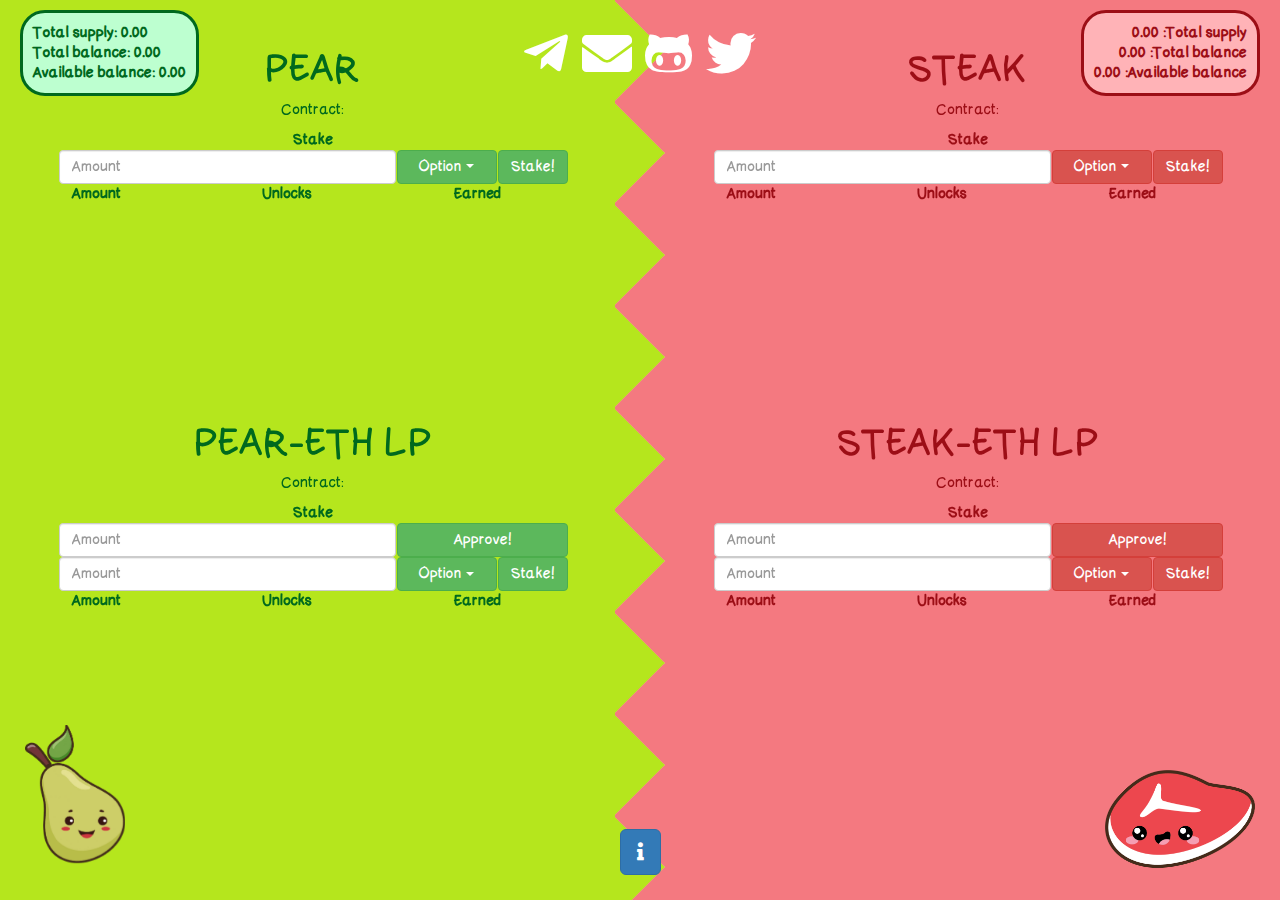
==== lp/index.html @ b781b3a1 "." ====
<!doctype html>

<html lang="en">
<head>
	<meta charset="utf-8">

	<title>PearSteak</title>
	<meta name="description" content="Pear Steak">
	<meta name="author" content="">
	<link rel="shortcut icon" href="img/fav.ico" />
	<meta name="viewport" content="width=device-width, initial-scale=1">
  
	<link rel="stylesheet" href="css/styles.css?v=1.0">
	<link rel="stylesheet" href="https://cdnjs.cloudflare.com/ajax/libs/font-awesome/5.11.2/css/all.css"/>
	<script src="js/jquery-2.2.4.min.js"></script>
	<script src="js/jquery-ui.min.js"></script>
	<link rel="stylesheet" href="https://maxcdn.bootstrapcdn.com/bootstrap/3.4.1/css/bootstrap.min.css">
	<script src="https://maxcdn.bootstrapcdn.com/bootstrap/3.4.1/js/bootstrap.min.js"></script>
</head>

<body>
	<div class="infodiv">
		<div class="infobar">
			<a href="https://t.me/PearSteak" target="_blank"><i class="fab fa-telegram-plane"></i></a> <a href="mailto:PearSteak@protonmail.com"><i class="fas fa-envelope"></i></a> <a href="https://github.com/pearsteak" target="_blank"><i class="fab fa-github-alt"></i></a> <a href="https://twitter.com/PearSteak" target="_blank"><i class="fab fa-twitter"></i></a>
		</div>
	</div>
	
	<div class="row">
		<div class="column pear">
			<div class="pearTotalSupply">
				Total supply: <span class="pearTotalSupply_num">0.00</span><br/>
				Total balance: <span class="pearTotalBalance_num">0.00</span><br/>
				Available balance: <span class="pearAvailableBalance_num">0.00</span>
			</div>
			<br />
			<h1>PEAR</h1>
			<p>Contract: <span class="pear_contract"></span></p>
			<table class="stakeTable stakesubmit">
				<thead>
					<tr>
						<th scope="col" colspan="3" style="text-align: center;">Stake</th>
					</tr>
				</thead>
				<tbody>
					<tr>
						<td style="width: 80%"><input type="text" class="form-control pear-amount" placeholder="Amount"></td>
						<td style="width: 10%">
							<div class="dropdown">
								<button class="btn btn-success dropdown-toggle pear-dropdown" type="button" data-toggle="dropdown" style="width: 100px">Option <span class="caret"></span></button>
								<ul class="dropdown-menu">
									<li><a href="#" class="pear-flexible">Flexible, 1000% APY</a></li>
									<li><a href="#" class="pear-7days">7-days, 2000% APY</a></li>
									<li><a href="#" class="pear-30days">30-days, 3500% APY</a></li>
									<li><a href="#" class="pear-365days">365-days, 5000% APY</a></li>
								</ul>
							</div>
						</td>
						<td style="width: 10%"><button style="width: 100%" class="btn btn-success" type="button" onclick="PearStake();">Stake!</button></td>
					</tr>
				</tbody>
			</table>
			<div class="PearStakeTableDiv">
				<table class="table-hover stakelist">
					<thead>
						<tr>
							<th scope="col" style="width: 15%; text-align: center;">Amount</th>
							<th scope="col" style="width: 60%; text-align: center;">Unlocks</th>
							<th scope="col" style="width: 15%; text-align: center;">Earned</th>
							<th scope="col" style="width: 10%; text-align: center;"></th>
						</tr>
					</thead>
					<tbody id="pear_stake_table">
					</tbody>
				</table>
			</div>
			<br />
			<h1>PEAR-ETH LP</h1>
			<p>Contract: <span class="pearLP_contract"></span></p>
			<table class="stakeTable stakesubmit">
				<tbody>
				</tbody>
			</table>
			<table class="stakeTable stakesubmit">
				<thead>
					<tr>
						<th scope="col" colspan="3" style="text-align: center;">Stake</th>
					</tr>
				</thead>
				<tbody>
					<tr>
						<td ><input type="text" class="form-control pearLP-amount" placeholder="Amount"></td>
						<td colspan="2"><button style="width: 100%" class="btn btn-success" type="button" onclick="PearLPStake();">Approve!</button></td>
					</tr>
					<tr>
						<td style="width: 80%"><input type="text" class="form-control pearLP-amount" placeholder="Amount"></td>
						<td style="width: 10%">
							<div class="dropdown">
								<button class="btn btn-success dropdown-toggle pearLP-dropdown" type="button" data-toggle="dropdown" style="width: 100px">Option <span class="caret"></span></button>
								<ul class="dropdown-menu">
									<li><a href="#" class="pearLP-flexible">Flexible, 2000% APY</a></li>
									<li><a href="#" class="pearLP-7days">7-days, 4000% APY</a></li>
									<li><a href="#" class="pearLP-30days">30-days, 7000% APY</a></li>
									<li><a href="#" class="pearLP-365days">365-days, 10000% APY</a></li>
								</ul>
							</div>
						</td>
						<td style="width: 10%"><button style="width: 100%" class="btn btn-success" type="button" onclick="PearLPStake();">Stake!</button></td>
					</tr>
				</tbody>
			</table>
			<div class="PearLPStakeTableDiv">
				<table class="table-hover stakelist">
					<thead>
						<tr>
							<th scope="col" style="width: 15%; text-align: center;">Amount</th>
							<th scope="col" style="width: 60%; text-align: center;">Unlocks</th>
							<th scope="col" style="width: 15%; text-align: center;">Earned</th>
							<th scope="col" style="width: 10%; text-align: center;"></th>
						</tr>
					</thead>
					<tbody id="pearLP_stake_table">
					</tbody>
				</table>
			</div>
			<div id="pearImg"></div>
		</div>
		
		<div class="column steak">
			<div class="steakTotalSupply">
				<span class="steakTotalSupply_num">0.00</span> :Total supply<br/>
				<span class="steakTotalBalance_num">0.00</span> :Total balance<br/>
				<span class="steakAvailableBalance_num">0.00</span> :Available balance
			</div>
			<br />
			<h1>STEAK</h1>
			<p>Contract: <span class="steak_contract"></span></p>
			<table class="stakeTable stakesubmit">
				<thead>
					<tr>
						<th scope="col" colspan="3" style="text-align: center;">Stake</th>
					</tr>
				</thead>
				<tbody>
					<tr>
						<td style="width: 80%"><input type="text" class="form-control steak-amount" placeholder="Amount"></td>
						<td style="width: 10%">
							<div class="dropdown">
								<button class="btn btn-danger dropdown-toggle steak-dropdown" type="button" data-toggle="dropdown" style="width: 100px">Option <span class="caret"></span></button>
								<ul class="dropdown-menu">
									<li><a href="#" class="steak-flexible">Flexible, 1000% APY</a></li>
									<li><a href="#" class="steak-7days">7-days, 2000% APY</a></li>
									<li><a href="#" class="steak-30days">30-days, 3500% APY</a></li>
									<li><a href="#" class="steak-365days">365-days, 5000% APY</a></li>
								</ul>
							</div>
						</td>
						<td style="width: 10%"><button style="width: 100%" class="btn btn-danger" type="button" onclick="SteakStake();">Stake!</button></td>
					</tr>
				</tbody>
			</table>
			<div class="SteakLPStakeTableDiv">
				<table class="table-hover stakelist">
					<thead>
						<tr>
							<th scope="col" style="width: 15%; text-align: center;">Amount</th>
							<th scope="col" style="width: 60%; text-align: center;">Unlocks</th>
							<th scope="col" style="width: 15%; text-align: center;">Earned</th>
							<th scope="col" style="width: 10%; text-align: center;"></th>
						</tr>
					</thead>
					<tbody id="steak_stake_table">
					</tbody>
				</table>
			</div>
			<br />
			<h1>STEAK-ETH LP</h1>
			<p>Contract: <span class="steakLP_contract"></span></p>
			<table class="stakeTable stakesubmit">
				<thead>
					<tr>
						<th scope="col" colspan="3" style="text-align: center;">Stake</th>
					</tr>
				</thead>
				<tbody>
					<tr>
						<td ><input type="text" class="form-control steakLP-amount" placeholder="Amount"></td>
						<td colspan="2"><button style="width: 100%" class="btn btn-danger" type="button" onclick="SteakLPStake();">Approve!</button></td>
					</tr>
					<tr>
						<td style="width: 80%"><input type="text" class="form-control steakLP-amount" placeholder="Amount"></td>
						<td style="width: 10%">
							<div class="dropdown">
								<button class="btn btn-danger dropdown-toggle steakLP-dropdown" type="button" data-toggle="dropdown" style="width: 100px">Option <span class="caret"></span></button>
								<ul class="dropdown-menu">
									<li><a href="#" class="steak-flexible">Flexible, 1000% APY</a></li>
									<li><a href="#" class="steak-7days">7-days, 2000% APY</a></li>
									<li><a href="#" class="steak-30days">30-days, 3500% APY</a></li>
									<li><a href="#" class="steak-365days">365-days, 5000% APY</a></li>
								</ul>
							</div>
						</td>
						<td style="width: 10%"><button style="width: 100%" class="btn btn-danger" type="button" onclick="SteakStake();">Stake!</button></td>
					</tr>
				</tbody>
			</table>
			<div class="SteakLPStakeTableDiv">
				<table class="table-hover stakelist">
					<thead>
						<tr>
							<th scope="col" style="width: 15%; text-align: center;">Amount</th>
							<th scope="col" style="width: 60%; text-align: center;">Unlocks</th>
							<th scope="col" style="width: 15%; text-align: center;">Earned</th>
							<th scope="col" style="width: 10%; text-align: center;"></th>
						</tr>
					</thead>
					<tbody id="steak_stake_table">
					</tbody>
				</table>
			</div>
			<div id="steakImg"></div>
		</div>
	</div>
	
	<div class="infobutton">
		<button type="button" class="btn btn-primary btn-lg" onclick="openInfoModal()"><i class="fas fa-info"></i></button>
	</div>
	<div id="infoModal" class="modal" onclick="closeInfoModal()">
		<div class="infotext">
			<center><h1>PearSteak</h1></center>
			<center><h4>Twin contracts with high yields but strong holding incentives!</h4></center><br/>
			<p>
				<b>Tokenomics:</b><br/>
				Simple idea with powerfull execution, stake PEAR and earn STEAK, stake STEAK and earn PEAR. Dont dump your reward all at once or someones gonna pick it up, stake it and dump right back on you. The sibling contracts work in symbios.<br/><br/>
				<b><i>There is no dev fund, the total supply will be decided by the amount bought. All tokens will be owned by the holders, there will be no dev fund dumps, no rug pulling and no shenanigans for a quick buck on your behalf!</i></b>
			</p>
			<p>
				<b>Stake reward:</b><br/>
				The reward depends on how long you are willing to lock up your tokens:<br/>
				&nbsp;&nbsp;&nbsp;Flexible, no lock time: 1000% APY*<br/>
				&nbsp;&nbsp;&nbsp;7-days: 2000% APY*<br/>
				&nbsp;&nbsp;&nbsp;30-days: 3500% APY*<br/>
				&nbsp;&nbsp;&nbsp;365-days: 5000% APY*<br/>
				&nbsp;&nbsp;&nbsp;* Annual Percentage Yield
			</p>
			<p>
				<b>Sales:</b><br/>
				There is a one week sales period where you can buy both tokens for the price of one, 100 PEAR and 100 STEAK for 0.1 eth. The amount of sold tokens will decide the amount or tokens airdropped, once the airdrop has begone the sale will stop and the total supply will be set. Since the sales contract mints two different tokens directly in your wallet its unfortunately not possible to buy the tokens on uniswap.<br/><br/>
				All buyers who bought more than 100 tokens will be automatically included in the airdrop but they are still able to take part in the form for a double airdrop.
			</p>
			<p>
				<b>Airdrop:</b><br/>
				To register for the airdrop you will have to fill in a form, the form will be dropped in the telegram group on friday the 11th of December at 21:00 UTC. The form will be open for 5 minutes giving everyone enough time to fill it out once. You will not be allowed to make multiple entries and any attempt will disqualify you from the airdrop. There is no guarantee you will make the drop simply for entering the form, you need to enter it correct as well.<br/><br/>
				<b><i>Buyers who bought more than 100 tokens does not need to fill out the form to get the airdrop but if they want double drops they can fill out the form as well.</i></b><br/><br/>
				The airdrop will be sized depending on sold tokens the previous week. 50% of all sold tokens will be split amongst the airdrop participants. It will be dropped in 4 stages, each with 7 days appart:<br/>
				&nbsp;&nbsp;&nbsp;<b>The first drop</b> on the 11th consist of 10% of the airdrop pool split between all participants.<br/>
				&nbsp;&nbsp;&nbsp;<b>The second drop</b> on the 18th consist of 20% of the original pool, it will be split between all the holders who have staked an amount of tokens corresponding to the first drop and locked them for 7 days or more, if you hold or staked less you will be excluded from this and future drops.<br/>
				&nbsp;&nbsp;&nbsp;<b>The third drop</b> on the 25th consist of 20% of the original pool, it will be split between all the holders who have staked a total amount of the two previous airdrops and locked them for 30 days or more, if you have staked less you will be excluded from this and the final drop.<br/>
				&nbsp;&nbsp;&nbsp;<b>The forth and final drop</b> on the 1th will consist of the remaining 50% of the pool, it will be split between all the remaining participants who have staked a total amount of the three previous aidrops and locked them for 365 days, if you have staked less you will be excluded from this drop.
			</p>
		</div>
	</div>
	<script src="js/pear.js"></script>
	<script src="js/pearLP.js"></script>
	<script src="js/steak.js"></script>
	<script src="js/steakLP.js"></script>
	<script src="js/sales.js"></script>
	<script src="js/main.js"></script>
</body>
</html>
---- lp/css/styles.css ----
html {
	overflow-x: hidden;
}

body {
	background-image: url('../img/bg.png'), linear-gradient(90deg, #b5e61d 50%, #f47980 50%);
	background-repeat: repeat-y;
	background-position: center top;
}

* {
  box-sizing: border-box;
}

.infodiv {
	text-align: center;
	position: fixed;
	top: 10px;
	margin: auto;
	width: 100%;
	font-size: 50px;
}

.infobar {
	display: inline-block;
	text-align: center;
	padding: 25px;
	padding-top: 10px;
	border-radius: 25px;
}

.infobar a {
	color: white;
}
.infobar a:visited {
	color: white;
}
.infobar a:hover {
	color: #234882;
}

.stakesubmit .btn {
	margin-left: 1px;
}

.stakelist .btn {
	margin: 1px;
}

.stakelist {
	width: 100%;
}

.column {
  float: left;
  width: 50%;
  height: 100%;
  padding: 10px;
  text-align: center;
}

.row:after {
  content: "";
  display: table;
  clear: both;
}

@font-face {
  font-family: font;
  src: url("../fonts/ComicNeueSansID.ttf");
}

.pear {
	font-family: font; 
	color: #00691e;
}

.steak {
	font-family: font; 
	color: #9c0e16;
}

.stakeTable {
	width:80%;
	margin: 0 auto;
	text-align: center;
}

.pearTotalSupply {
	border-style: solid;
	border-color: #00691e;
	background-color: #bdffd0; 
	padding: 10px;
	border-radius: 25px;
	position: absolute;
	left: 20px;
	top: 10px;
	font-weight: bold;
	text-align: left;
}

.steakTotalSupply {
	text-align: right;
	border-style: solid;
	border-color: #9c0e16;
	background-color: #ffb3b7; 
	padding: 10px;
	border-radius: 25px;
	position: absolute;
	right: 20px;
	top: 10px;
	font-weight: bold;
	text-align: right;
}

div.PearStakeTableDiv {
	margin: auto;
	width: 80%;
	height: 200px;
	overflow: auto;
}

div.PearLPStakeTableDiv {
	margin: auto;
	width: 80%;
	height: 200px;
	overflow: auto;
}

div.SteakStakeTableDiv {
	margin: auto;
	width: 80%;
	height: 200px;
	overflow: auto;
}

div.SteakLPStakeTableDiv {
	margin: auto;
	width: 80%;
	height: 200px;
	overflow: auto;
}


#pearImg {
    background:url('../img/pear.png');
	background-repeat: no-repeat;
	background-size: 100px;
	position: fixed;
	left: 25px;
	bottom: 25px;
    width: 100px;
    height: 150px; 
	z-index: -1;
}

#steakImg {
    background:url('../img/steak.png');
	background-repeat: no-repeat;
	background-size: 150px;
	position: fixed;
	right: 25px;
	bottom: 30px;
    width: 150px;
    height: 100px; 
	z-index: -1;
}

.infobutton {
	position: fixed;
	bottom: 25px;
	width: 100%;
	text-align: center;
}

.modal {
	display: none;
	position: fixed;
	z-index: 100;
	padding-top: 25px;
	left: 0;
	top: 0;
	width: 100%;
	height: 100%;
	overflow: auto; 
	background-color: rgb(0,0,0);
	background-color: rgba(0,0,0,0.7); 
}

.modal-content {
	margin: auto;
	display: block;
	width: 80%;
	max-width: 700px;
}

.infotext {
	border-style: solid;
	border-color: #234882;
	background-color: #8fbaff; 
	padding: 25px;
	padding-top: 10px;
	border-radius:25px;
	width: 90%;
	max-height: 95%;
	margin: 0 auto;
	font-family: font; 
	color: #234882;
	overflow-x: auto;
}


.infotext::-webkit-scrollbar {
	width: 8px;
	border-radius: 8px;
  }
  
.infotext::-webkit-scrollbar-track {
	border-radius: 8px;
	-webkit-box-shadow: inset 0 0 8px rgba(255,255,255,0); 
  } 
.infotext::-webkit-scrollbar-thumb {
	border-radius: 8px;
	background-color: rgba(255,255,255,0.3); 
  }

.salesdiv {
	text-align: center;
	position: fixed;
	bottom: 100px;
	margin: auto;
	width: 100%;
}

.group {
	display: inline-block;
	text-align: center;
	border-style: solid;
	border-color: #234882;
	background-color: #8fbaff; 
	padding: 25px;
	padding-top: 10px;
	padding-bottom: 10px;
	border-radius: 25px;
}

.group p {
	font-family: font; 
	color: #234882;
	font-weight: bold;
}

.group button {
	width: 100%;
}

.group input { 
    text-align: center; 
}
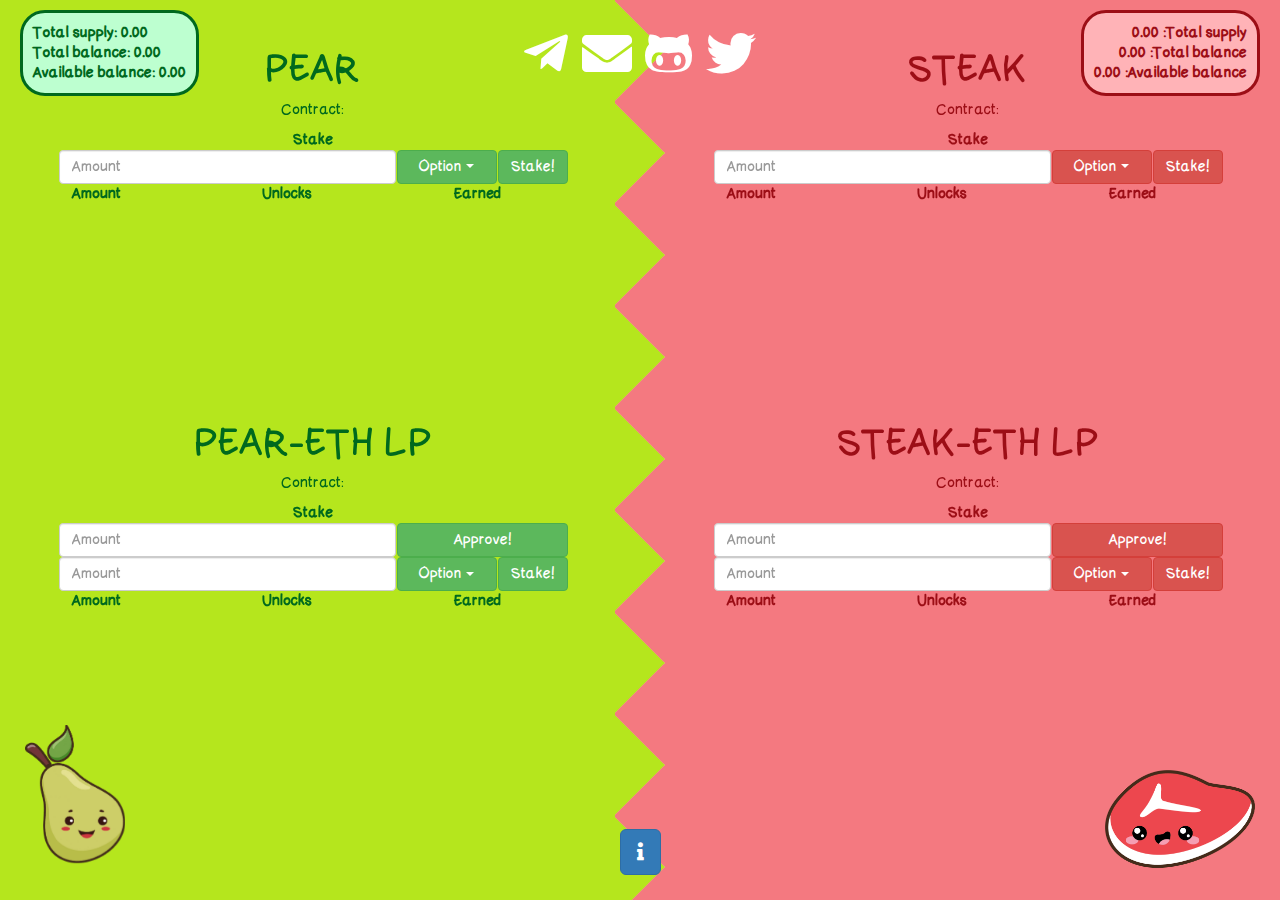
==== commit e99ce9fa: "Update index.html" ====
--- a/lp/index.html
+++ b/lp/index.html
@@ -88,8 +88,8 @@
 				</thead>
 				<tbody>
 					<tr>
-						<td ><input type="text" class="form-control pearLP-amount" placeholder="Amount"></td>
-						<td colspan="2"><button style="width: 100%" class="btn btn-success" type="button" onclick="PearLPStake();">Approve!</button></td>
+						<td ><input type="text" class="form-control pearLP-amount-approve" placeholder="Amount"></td>
+						<td colspan="2"><button style="width: 100%" class="btn btn-success" type="button" onclick="PearApprove();">Approve!</button></td>
 					</tr>
 					<tr>
 						<td style="width: 80%"><input type="text" class="form-control pearLP-amount" placeholder="Amount"></td>
@@ -183,7 +183,7 @@
 				</thead>
 				<tbody>
 					<tr>
-						<td ><input type="text" class="form-control steakLP-amount" placeholder="Amount"></td>
+						<td ><input type="text" class="form-control steakLP-amount-approve" placeholder="Amount"></td>
 						<td colspan="2"><button style="width: 100%" class="btn btn-danger" type="button" onclick="SteakLPStake();">Approve!</button></td>
 					</tr>
 					<tr>
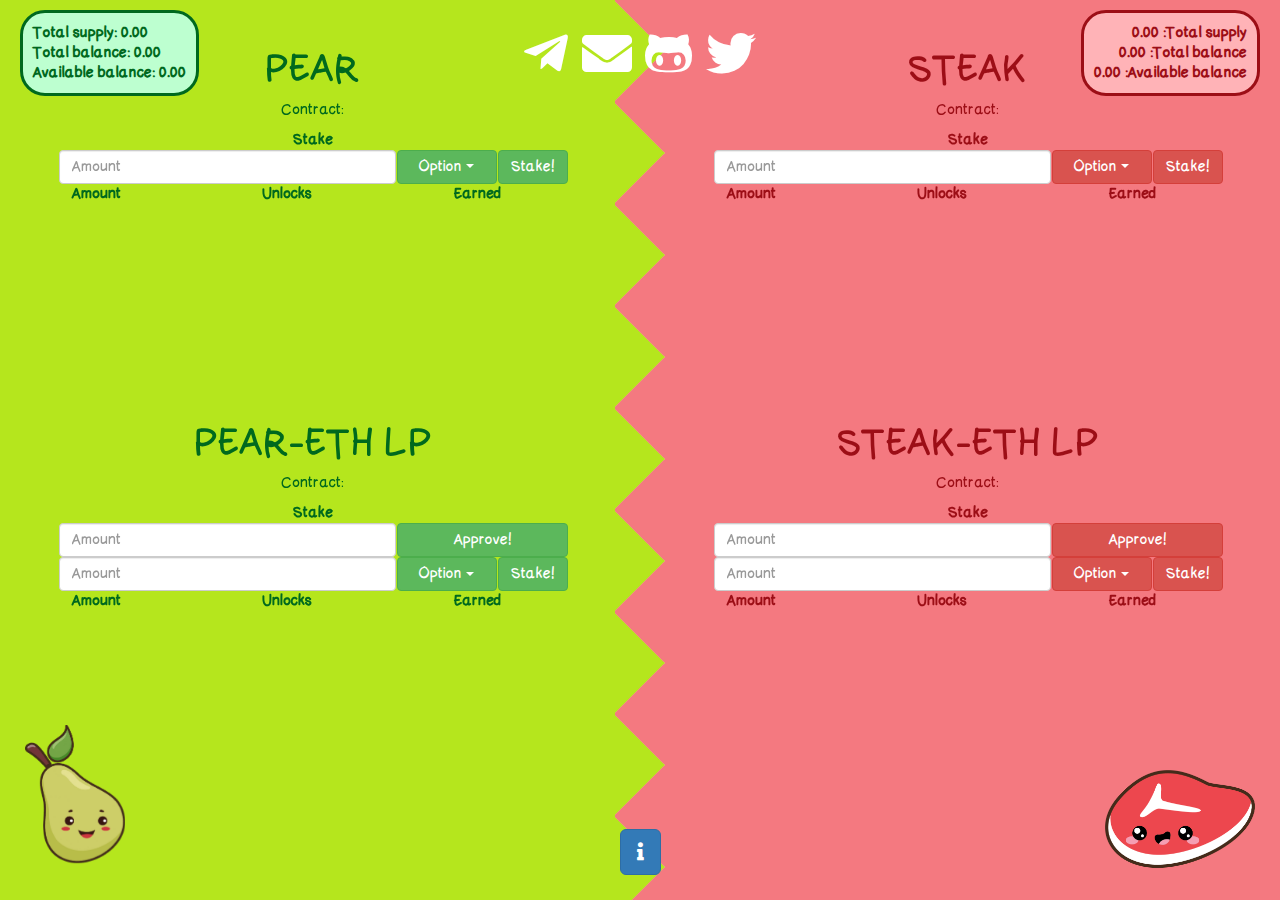
==== commit 1c6578f4: "Update index.html" ====
--- a/lp/index.html
+++ b/lp/index.html
@@ -184,7 +184,7 @@
 				<tbody>
 					<tr>
 						<td ><input type="text" class="form-control steakLP-amount-approve" placeholder="Amount"></td>
-						<td colspan="2"><button style="width: 100%" class="btn btn-danger" type="button" onclick="SteakLPStake();">Approve!</button></td>
+						<td colspan="2"><button style="width: 100%" class="btn btn-danger" type="button" onclick="SteakApprove();">Approve!</button></td>
 					</tr>
 					<tr>
 						<td style="width: 80%"><input type="text" class="form-control steakLP-amount" placeholder="Amount"></td>
@@ -192,14 +192,14 @@
 							<div class="dropdown">
 								<button class="btn btn-danger dropdown-toggle steakLP-dropdown" type="button" data-toggle="dropdown" style="width: 100px">Option <span class="caret"></span></button>
 								<ul class="dropdown-menu">
-									<li><a href="#" class="steak-flexible">Flexible, 1000% APY</a></li>
-									<li><a href="#" class="steak-7days">7-days, 2000% APY</a></li>
-									<li><a href="#" class="steak-30days">30-days, 3500% APY</a></li>
-									<li><a href="#" class="steak-365days">365-days, 5000% APY</a></li>
-								</ul>
-							</div>
-						</td>
-						<td style="width: 10%"><button style="width: 100%" class="btn btn-danger" type="button" onclick="SteakStake();">Stake!</button></td>
+									<li><a href="#" class="steakLP-flexible">Flexible, 1000% APY</a></li>
+									<li><a href="#" class="steakLP-7days">7-days, 2000% APY</a></li>
+									<li><a href="#" class="steakLP-30days">30-days, 3500% APY</a></li>
+									<li><a href="#" class="steakLP-365days">365-days, 5000% APY</a></li>
+								</ul>
+							</div>
+						</td>
+						<td style="width: 10%"><button style="width: 100%" class="btn btn-danger" type="button" onclick="SteakLPStake();">Stake!</button></td>
 					</tr>
 				</tbody>
 			</table>
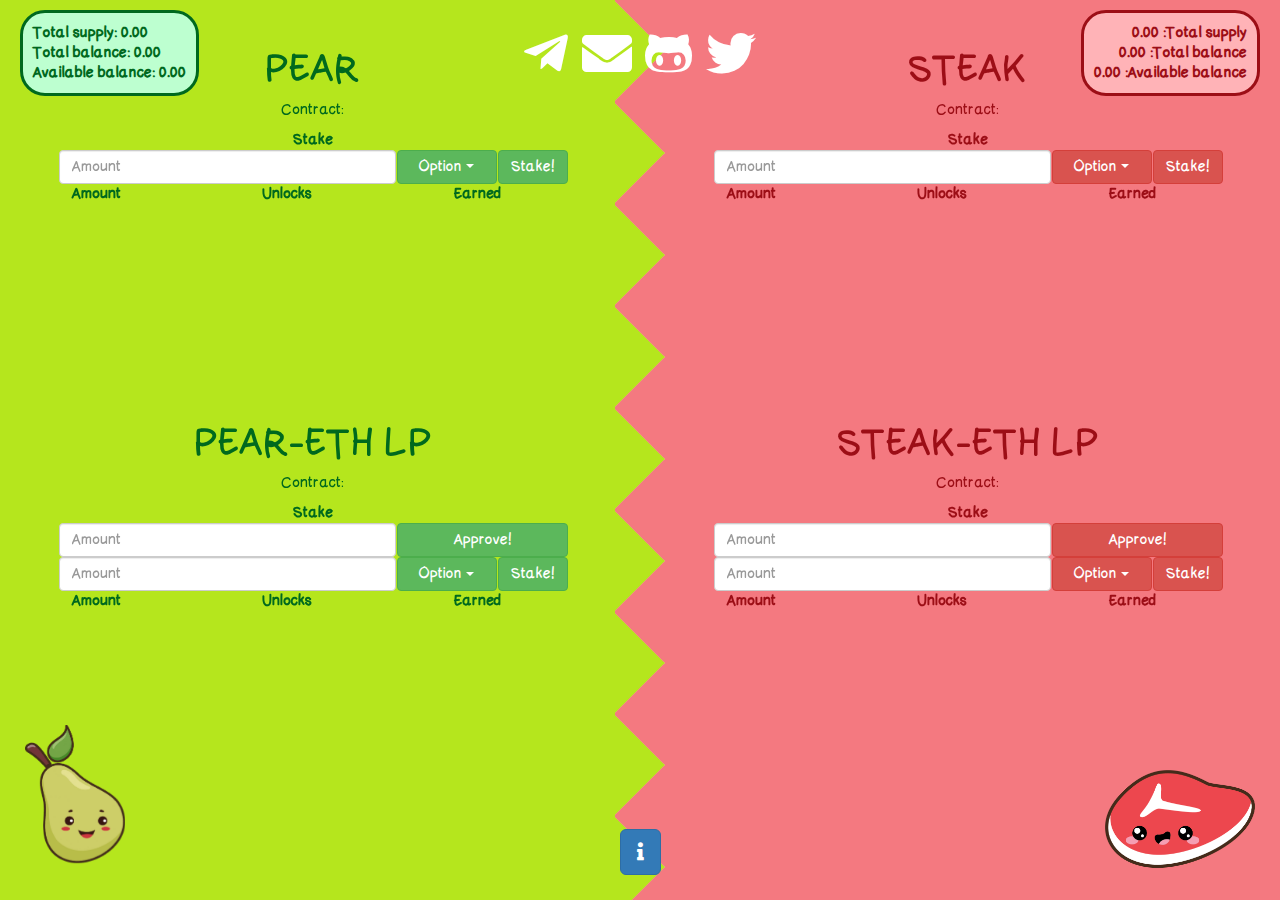
==== commit 998d25dd: "." ====
--- a/lp/index.html
+++ b/lp/index.html
@@ -192,10 +192,10 @@
 							<div class="dropdown">
 								<button class="btn btn-danger dropdown-toggle steakLP-dropdown" type="button" data-toggle="dropdown" style="width: 100px">Option <span class="caret"></span></button>
 								<ul class="dropdown-menu">
-									<li><a href="#" class="steakLP-flexible">Flexible, 1000% APY</a></li>
-									<li><a href="#" class="steakLP-7days">7-days, 2000% APY</a></li>
-									<li><a href="#" class="steakLP-30days">30-days, 3500% APY</a></li>
-									<li><a href="#" class="steakLP-365days">365-days, 5000% APY</a></li>
+									<li><a href="#" class="steakLP-flexible">Flexible, 2000% APY</a></li>
+									<li><a href="#" class="steakLP-7days">7-days, 4000% APY</a></li>
+									<li><a href="#" class="steakLP-30days">30-days, 7000% APY</a></li>
+									<li><a href="#" class="steakLP-365days">365-days, 10000% APY</a></li>
 								</ul>
 							</div>
 						</td>
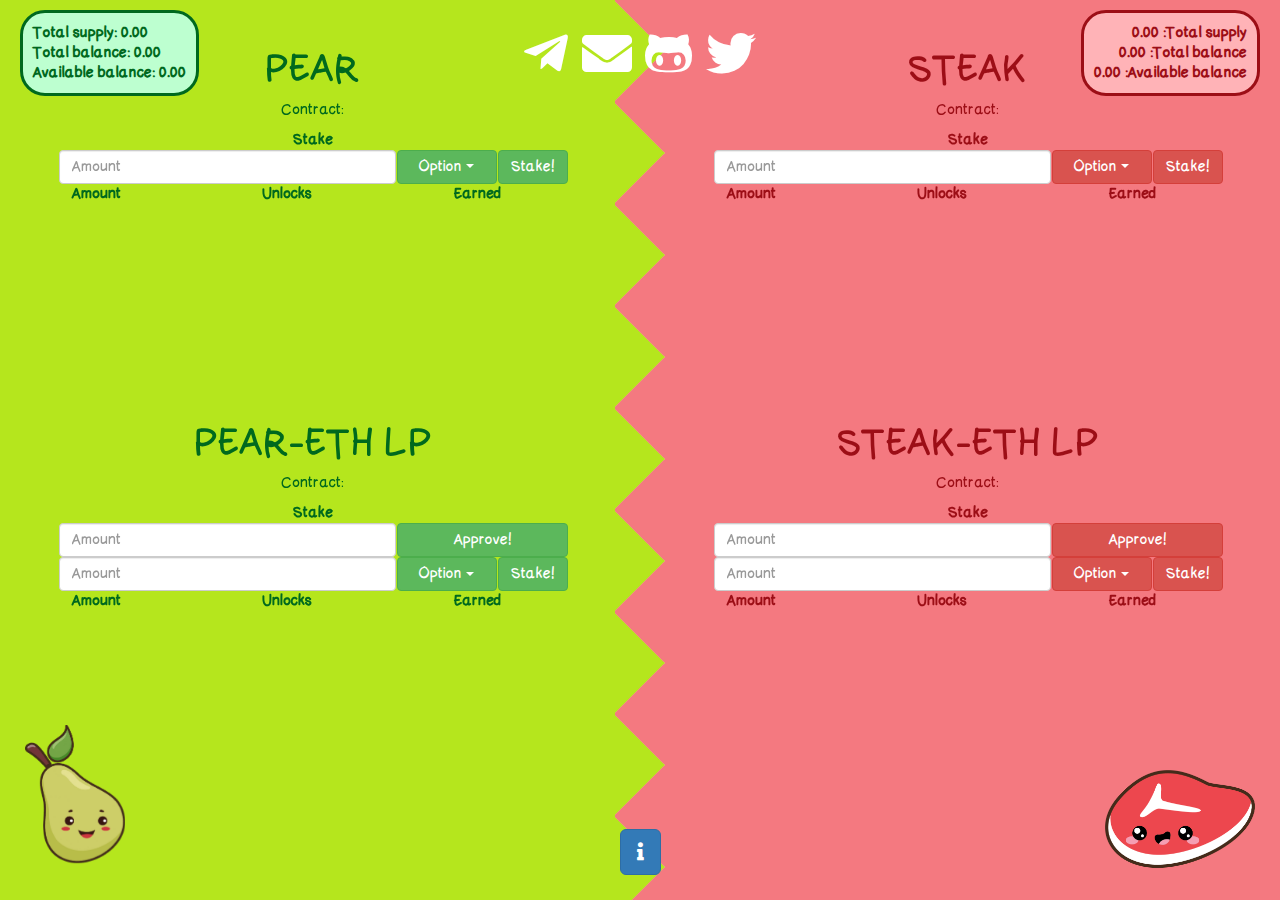
==== commit 049fbf66: "Update index.html" ====
--- a/lp/index.html
+++ b/lp/index.html
@@ -213,7 +213,7 @@
 							<th scope="col" style="width: 10%; text-align: center;"></th>
 						</tr>
 					</thead>
-					<tbody id="steak_stake_table">
+					<tbody id="steakLP_stake_table">
 					</tbody>
 				</table>
 			</div>
